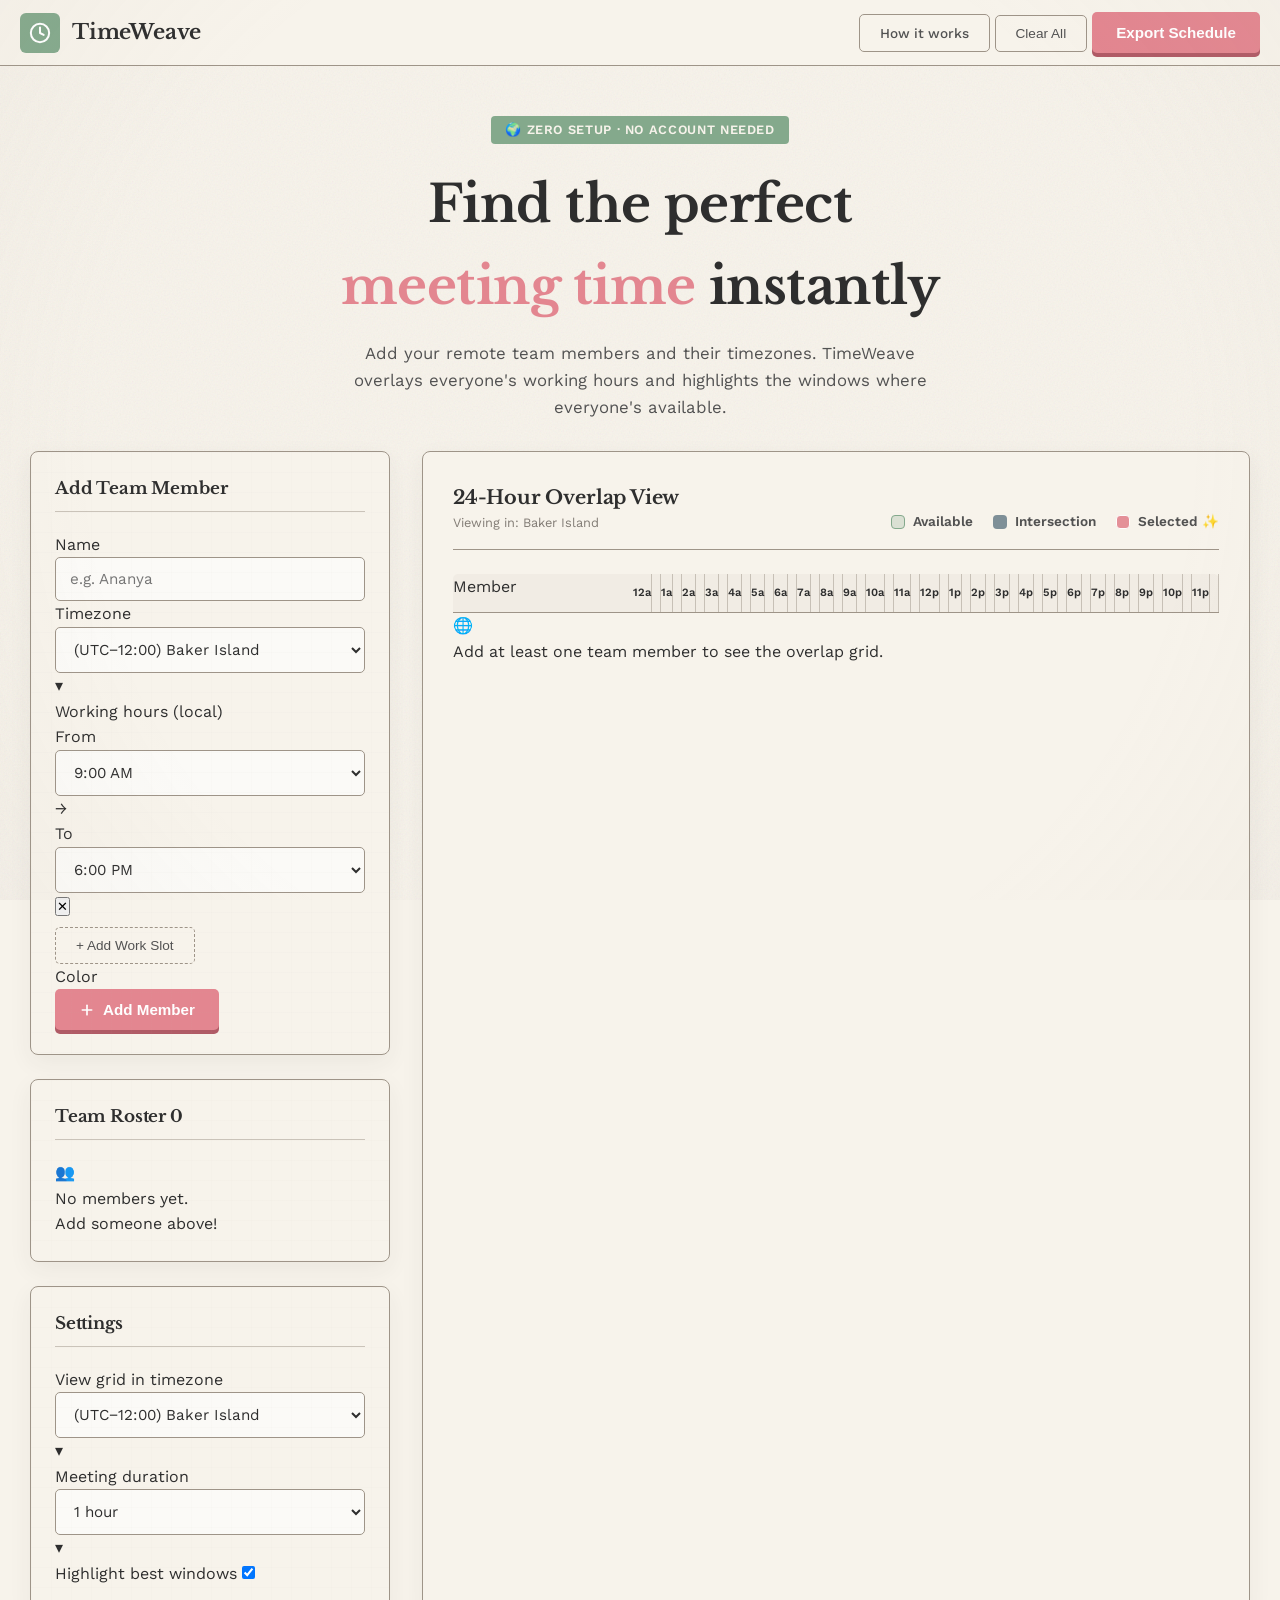
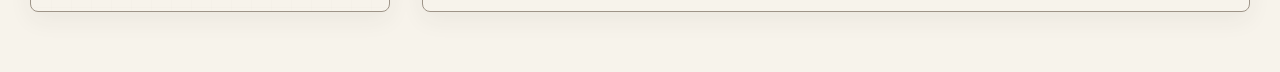
==== index.html @ 40c6f3c1 "Initial commit - TimeWeave Vintage Retro Redesign" ====
<!DOCTYPE html>
<html lang="en">
<head>
  <meta charset="UTF-8" />
  <meta name="viewport" content="width=device-width, initial-scale=1.0" />
  <title>TimeWeave — Remote Team Meeting Planner</title>
  <meta name="description" content="Visually find the best meeting time for your remote team across any timezone — no sign-up, no API keys." />
  <link rel="preconnect" href="https://fonts.googleapis.com" />
  <link rel="preconnect" href="https://fonts.gstatic.com" crossorigin />
  <link href="https://fonts.googleapis.com/css2?family=Libre+Baskerville:wght@400;700&family=Work+Sans:wght@300;400;500;600;700&display=swap" rel="stylesheet" />
  <link rel="stylesheet" href="style.css" />
</head>
<body class="paper-texture">
  <!-- ── VINTAGE OVERLAY ── -->
  <div class="vintage-overlay"></div>

  <!-- ── NAVBAR ── -->
  <nav class="navbar" id="navbar">
    <div class="nav-inner">
      <div class="brand">
        <div class="brand-icon">
          <svg width="22" height="22" viewBox="0 0 24 24" fill="none" stroke="currentColor" stroke-width="2.2" stroke-linecap="round" stroke-linejoin="round">
            <circle cx="12" cy="12" r="10"/>
            <polyline points="12 6 12 12 16 14"/>
          </svg>
        </div>
        <span class="brand-name">TimeWeave</span>
      </div>
      <div class="nav-actions">
        <a href="how.html" class="btn-ghost" style="text-decoration: none;">How it works</a>
        <button class="btn-ghost" id="clearAllBtn" title="Clear all members">Clear All</button>
        <button class="btn-primary" id="exportBtn">Export Schedule</button>
      </div>
    </div>
  </nav>

  <!-- ── HERO ── -->
  <header class="hero">
    <div class="hero-glow"></div>
    <div class="hero-content">
      <div class="hero-badge">🌍 Zero setup · No account needed</div>
      <h1 class="hero-title">Find the perfect<br /><span class="gradient-text">meeting time</span> instantly</h1>
      <p class="hero-sub">Add your remote team members and their timezones. TimeWeave overlays everyone's working hours and highlights the windows where everyone's available.</p>
    </div>
  </header>

  <!-- ── MAIN ── -->
  <main class="main-container">

    <!-- SIDEBAR: add member -->
    <aside class="sidebar">
      <div class="card add-card">
        <div class="card-header">
          <h2 class="card-title">Add Team Member</h2>
        </div>
        <div class="form-group">
          <label class="form-label" for="memberName">Name</label>
          <input class="form-input" id="memberName" type="text" placeholder="e.g. Ananya" maxlength="30" />
        </div>
        <div class="form-group">
          <label class="form-label" for="tzSelect">Timezone</label>
          <div class="select-wrapper">
            <select class="form-input" id="tzSelect"></select>
            <span class="select-arrow">▾</span>
          </div>
        </div>
        <div class="form-group works-hours-group">
          <label class="form-label">Working hours (local)</label>
          <div id="slotsContainer">
            <!-- Slot rows injected here by JS -->
          </div>
          <button class="btn-ghost btn-full" id="addSlotBtn" style="margin-top: 8px; border-style: dashed;">
            + Add Work Slot
          </button>
        </div>
        <div class="form-group">
          <label class="form-label">Color</label>
          <div class="color-picker" id="colorPicker"></div>
        </div>
        <div class="form-actions" style="display: flex; gap: 8px;">
          <button class="btn-primary btn-full" id="addMemberBtn">
            <svg width="16" height="16" viewBox="0 0 24 24" fill="none" stroke="currentColor" stroke-width="2.5" stroke-linecap="round" stroke-linejoin="round"><line x1="12" y1="5" x2="12" y2="19"/><line x1="5" y1="12" x2="19" y2="12"/></svg>
            Add Member
          </button>
          <button class="btn-ghost" id="cancelEditBtn" style="display: none;">Cancel</button>
        </div>
      </div>

      <!-- Member list -->
      <div class="card members-card">
        <div class="card-header">
          <h2 class="card-title">Team Roster <span class="badge" id="memberCount">0</span></h2>
        </div>
        <ul class="members-list" id="membersList">
          <li class="empty-state" id="emptyState">
            <div class="empty-icon">👥</div>
            <span>No members yet.<br/>Add someone above!</span>
          </li>
        </ul>
      </div>

      <!-- settings -->
      <div class="card settings-card">
        <div class="card-header">
          <h2 class="card-title">Settings</h2>
        </div>
        <div class="form-group">
          <label class="form-label" for="viewTz">View grid in timezone</label>
          <div class="select-wrapper">
            <select class="form-input" id="viewTz"></select>
            <span class="select-arrow">▾</span>
          </div>
        </div>
        <div class="form-group">
          <label class="form-label" for="meetingDuration">Meeting duration</label>
          <div class="select-wrapper">
            <select class="form-input" id="meetingDuration">
              <option value="1">30 minutes</option>
              <option value="2" selected>1 hour</option>
              <option value="3">1.5 hours</option>
              <option value="4">2 hours</option>
            </select>
            <span class="select-arrow">▾</span>
          </div>
        </div>
        <div class="toggle-row">
          <label class="form-label" for="highlightBest">Highlight best windows</label>
          <label class="toggle">
            <input type="checkbox" id="highlightBest" checked />
            <span class="toggle-slider"></span>
          </label>
        </div>
      </div>
    </aside>

    <!-- GRID -->
    <section class="grid-section">

      <!-- legend & time header -->
      <div class="grid-topbar">
        <div class="grid-topbar-left">
          <h2 class="section-title">24-Hour Overlap View</h2>
          <p class="section-sub" id="viewTzLabel">Viewing in local time</p>
        </div>
        <div class="legend">
          <div class="legend-item"><span class="legend-dot legend-working"></span>Available</div>
          <div class="legend-item"><span class="legend-dot legend-overlap"></span>Intersection</div>
          <div class="legend-item"><span class="legend-dot legend-best"></span>Selected ✨</div>
        </div>
      </div>

      <!-- time ruler -->
      <div class="time-ruler" id="timeRuler"></div>

      <!-- member rows -->
      <div class="overlap-grid" id="overlapGrid">
        <div class="grid-placeholder" id="gridPlaceholder">
          <div class="placeholder-icon">🌐</div>
          <p>Add at least one team member to see the overlap grid.</p>
        </div>
      </div>

      <!-- summary bar -->
      <div class="summary-bar" id="summaryBar" style="display:none">
        <div class="summary-inner">
          <div class="summary-icon">✨</div>
          <div class="summary-text" id="summaryText"></div>
          <button class="btn-outline" id="cycleBestBtn">Next Window →</button>
        </div>
      </div>

    </section>
  </main>

  <!-- EXPORT MODAL -->
  <div class="modal-overlay" id="exportModal" style="display:none">
    <div class="modal">
      <div class="modal-header">
        <h3>Export Schedule</h3>
        <button class="modal-close" id="modalClose">✕</button>
      </div>
      <div class="modal-body">
        <p class="modal-hint">Copy this summary to paste into Slack, Notion, or email 🚀</p>
        <textarea class="export-textarea" id="exportText" readonly></textarea>
      </div>
      <div class="modal-footer">
        <button class="btn-primary" id="copyExportBtn">Copy to Clipboard</button>
        <button class="btn-ghost" id="modalCloseBtn">Close</button>
      </div>
    </div>
  </div>

  <!-- TOAST -->
  <div class="toast" id="toast"></div>

  <script src="app.js"></script>
</body>
</html>
---- style.css ----
/* ─── TimeWeave — Vintage Retro Professional Redesign ─── */

@import url('https://fonts.googleapis.com/css2?family=Libre+Baskerville:wght@400;700&family=Work+Sans:wght@300;400;500;600;700&display=swap');

*, *::before, *::after { box-sizing: border-box; margin: 0; padding: 0; }

:root {
  /* Vintage Palette */
  --bg-paper:      #F7F3EB;
  --text:          #2E2E2E;
  --text-dim:      #525252;
  --text-muted:    #827C75;
  
  --accent-rose:   #e38690;
  --accent-rose-h: #d16a75;
  --accent-sage:   #84a98c;
  --accent-sage-h: #52796f;
  --accent-blue:   #5F7682; /* New Intersection Color */
  
  --border-faded:  #9e9488;
  --border-light:  rgba(158, 148, 136, 0.5);
  
  --radius:        8px;
  --radius-sm:     5px;
  
  --shadow-soft:   0 4px 12px rgba(0, 0, 0, 0.04), 0 1px 3px rgba(0, 0, 0, 0.02);
  --shadow-card:   0 8px 24px rgba(46, 46, 46, 0.06);
  --transition:    0.2s cubic-bezier(0.4, 0, 0.2, 1);
}

body {
  font-family: 'Work Sans', system-ui, sans-serif;
  background-color: var(--bg-paper);
  color: var(--text);
  line-height: 1.6;
}

/* ── PATTERNS & TEXTURES ── */
body::before {
  content: '';
  position: fixed; inset: 0;
  background-image: url("data:image/svg+xml,%3Csvg viewBox='0 0 200 200' xmlns='http://www.w3.org/2000/svg'%3E%3Cfilter id='noiseFilter'%3E%3CfeTurbulence type='fractalNoise' baseFrequency='0.65' numOctaves='3' stitchTiles='stitch'/%3E%3C/filter%3E%3Crect width='100%25' height='100%25' filter='url(%23noiseFilter)'/%3E%3C/svg%3E");
  background-size: 200px;
  opacity: 0.08;
  pointer-events: none;
  z-index: -1;
}

.vintage-overlay {
  position: fixed; inset: 0;
  pointer-events: none; z-index: 999;
  background: radial-gradient(circle, transparent 70%, rgba(183, 175, 163, 0.05));
}

.gingham-subtle {
  background-image: 
    repeating-linear-gradient(rgba(183, 175, 163, 0.04) 0 1.5px, transparent 1.5px 30px),
    repeating-linear-gradient(90deg, rgba(183, 175, 163, 0.04) 0 1.5px, transparent 1.5px 30px);
}

/* ── TYPOGRAPHY ── */
h1, h2, h3, .brand-name {
  font-family: 'Libre Baskerville', serif;
  font-weight: 700;
  letter-spacing: -0.01em;
}

/* ── NAVBAR ── */
.navbar {
  background: rgba(247, 243, 235, 0.95);
  border-bottom: 1.5px solid var(--border-faded);
  padding: 12px 20px;
  position: sticky; top: 0; z-index: 100;
  backdrop-filter: blur(8px);
}
.nav-inner {
  max-width: 1400px; margin: 0 auto;
  display: flex; align-items: center; justify-content: space-between;
}
.brand { display: flex; align-items: center; gap: 12px; }
.brand-icon {
  width: 40px; height: 40px; border-radius: 6px;
  background: var(--accent-sage);
  display: flex; align-items: center; justify-content: center;
  color: #fff;
}
.brand-name { font-size: 1.3rem; color: var(--text); }

/* ── HERO ── */
.hero { padding: 50px 20px 30px; text-align: center; }
.hero-badge {
  display: inline-block;
  background: var(--accent-sage);
  color: var(--bg-paper); border-radius: 4px;
  padding: 4px 14px; font-size: 0.8rem; font-weight: 600;
  margin-bottom: 20px; text-transform: uppercase;
  letter-spacing: 0.05em;
}
.hero-title {
  font-size: clamp(2rem, 5vw, 3.2rem);
  margin-bottom: 12px;
}
.gradient-text { color: var(--accent-rose); }
.hero-sub { color: var(--text-dim); max-width: 620px; margin: 0 auto; font-size: 1.05rem; font-weight: 400; }

/* ── LAYOUT ── */
.main-container {
  max-width: 1400px; margin: 0 auto;
  display: grid; grid-template-columns: 360px 1fr;
  gap: 32px; padding: 0 30px 60px;
}

/* ── CARDS ── */
.card {
  background: var(--bg-paper);
  border: 1px solid var(--border-faded);
  border-radius: var(--radius);
  padding: 24px;
  box-shadow: var(--shadow-card);
  position: relative;
  overflow: hidden;
}
.card::before {
  content: ''; position: absolute; inset: 0;
  background-image: 
    repeating-linear-gradient(rgba(183, 175, 163, 0.03) 0 1px, transparent 1px 20px),
    repeating-linear-gradient(90deg, rgba(183, 175, 163, 0.03) 0 1px, transparent 1px 20px);
  pointer-events: none;
}
.card + .card { margin-top: 24px; }
.card-title { font-size: 1.05rem; font-weight: 700; color: var(--text); margin-bottom: 20px; padding-bottom: 8px; border-bottom: 1px solid var(--border-light); }

/* ── FORM ── */
.form-input {
  width: 100%; 
  background: rgba(255, 255, 255, 0.6);
  border: 1px solid var(--border-faded);
  border-radius: var(--radius-sm);
  padding: 12px 14px; font-size: 0.95rem; font-family: inherit;
  color: var(--text); transition: var(--transition);
}
.form-input:focus {
  border-color: var(--accent-sage);
  outline: none; background: #fff;
  box-shadow: 0 0 0 4px rgba(163, 177, 138, 0.15);
}

/* ── BUTTONS ── */
.btn-primary {
  background: var(--accent-rose); color: #fff;
  border: none; border-radius: var(--radius-sm);
  padding: 12px 24px; font-size: 0.95rem; font-weight: 700;
  cursor: pointer; transition: var(--transition);
  display: inline-flex; align-items: center; gap: 8px;
  box-shadow: 0 4px 0px #b05a65;
}
.btn-primary:hover { background: var(--accent-rose-h); transform: translateY(2px); box-shadow: none; }

.btn-ghost {
  background: transparent; border: 1px solid var(--border-faded);
  border-radius: var(--radius-sm); color: var(--text-dim);
  padding: 10px 20px; font-size: 0.85rem; font-weight: 500;
  cursor: pointer; transition: var(--transition);
}
.btn-ghost:hover { background: var(--border-light); color: var(--text); }

.btn-outline {
  background: transparent; border: 1.5px solid var(--accent-sage);
  border-radius: var(--radius-sm); color: var(--accent-sage);
  padding: 10px 20px; font-size: 0.85rem; font-weight: 700;
  cursor: pointer; transition: var(--transition);
}
.btn-outline:hover { background: var(--accent-sage); color: var(--bg-paper); }

/* ── MEMBER LIST ── */
.members-list { list-style: none; display: flex; flex-direction: column; gap: 10px; }
.member-item {
  background: rgba(255, 255, 255, 0.4);
  border: 1px solid var(--border-faded);
  border-radius: var(--radius-sm);
  padding: 12px 16px; display: flex; align-items: center; gap: 12px;
  transition: var(--transition);
}
.member-item:hover { background: #fff; border-color: var(--accent-sage); }
.member-item.editing { border-color: var(--accent-rose); background: #fff; }

.member-dot { width: 14px; height: 14px; border-radius: 4px; box-shadow: inset 0 0 0 1px rgba(0,0,0,0.1); }
.member-name { font-weight: 600; font-size: 0.95rem; }
.member-tz { font-size: 0.75rem; color: var(--text-muted); }
.member-time { font-family: 'Work Sans'; font-weight: 700; color: var(--accent-sage); margin-left: auto; }

/* ── GRID SECTION ── */
.grid-section { background: var(--bg-paper); border: 1.5px solid var(--border-faded); border-radius: var(--radius); padding: 30px; box-shadow: var(--shadow-card); position: relative; }

.grid-topbar { display: flex; justify-content: space-between; align-items: flex-end; margin-bottom: 24px; border-bottom: 1.5px solid var(--border-faded); padding-bottom: 16px; }
.section-title { font-size: 1.2rem; }
.section-sub { font-size: 0.8rem; color: var(--text-muted); }

.legend { display: flex; gap: 20px; align-items: center; }
.legend-item { display: flex; align-items: center; gap: 8px; font-size: 0.85rem; font-weight: 600; color: var(--text-dim); }
.legend-dot { width: 14px; height: 14px; border-radius: 4px; }
.legend-working { background: rgba(132, 169, 140, 0.25); border: 1px solid var(--accent-sage); }
.legend-overlap { background: var(--accent-blue); opacity: 0.8; }
.legend-best    { background: var(--accent-rose); opacity: 0.9; border: 1px solid #fff; }

.time-ruler {
  display: grid; grid-template-columns: 180px repeat(48, 1fr);
  background: rgba(183, 175, 163, 0.1); border-bottom: 1.5px solid var(--border-faded);
  border-radius: var(--radius-sm) var(--radius-sm) 0 0;
}
.ruler-tick { font-weight: 600; font-size: 0.7rem; color: var(--text-muted); padding: 10px 0; border-right: 1px solid var(--border-light); }
.ruler-tick.hour-mark { color: var(--text); }

.overlap-grid { border-radius: 0 0 var(--radius-sm) var(--radius-sm); overflow: hidden; }
.grid-row { display: grid; grid-template-columns: 180px repeat(48, 1fr); border-bottom: 1px solid var(--border-light); }
.row-label { padding: 14px 20px; border-right: 1.5px solid var(--border-faded); }
.row-name { font-weight: 600; font-size: 0.85rem; color: var(--text); }
.row-local { font-size: 0.7rem; color: var(--text-muted); }

.grid-cell { height: 48px; transition: var(--transition); border-right: 1px solid var(--border-light); }
.grid-cell.working { background: rgba(132, 169, 140, 0.2); border-right-color: rgba(0,0,0,0.03); }
.grid-cell.overlap { background: var(--accent-blue); opacity: 0.5; }
.grid-cell.best { 
  background: var(--accent-rose); 
  opacity: 0.85; 
  border-radius: 6px; 
  border: 1.5px solid #fff; 
  transform: scale(0.92);
  box-shadow: 0 4px 10px rgba(0,0,0,0.1);
  z-index: 2;
}

/* ── SUMMARY ── */
.summary-bar {
  margin-top: 40px; background: rgba(163, 177, 138, 0.08);
  border: 1.5px solid var(--border-faded); border-radius: var(--radius);
  padding: 24px 30px; text-align: left;
}
.summary-text { font-family: 'Libre Baskerville', serif; font-size: 1rem; color: var(--text-dim); }
.summary-text strong { color: var(--text); border-bottom: 1px dotted var(--accent-rose); }

/* ── MODAL ── */
.modal {
  background: var(--bg-paper); border: 2px solid var(--border-faded); border-radius: var(--radius);
  box-shadow: 0 20px 50px rgba(0,0,0,0.1);
}
.export-textarea { background: rgba(255,255,255,0.4); border: 1.5px solid var(--border-faded); font-family: monospace; font-size: 0.85rem; }

/* ── TOAST ── */
.toast { background: var(--text); color: var(--bg-paper); border-radius: 4px; box-shadow: 0 4px 12px rgba(0,0,0,0.2); }

/* ── Responsive ── */
@media (max-width: 1000px) {
  .main-container { grid-template-columns: 1fr; }
}
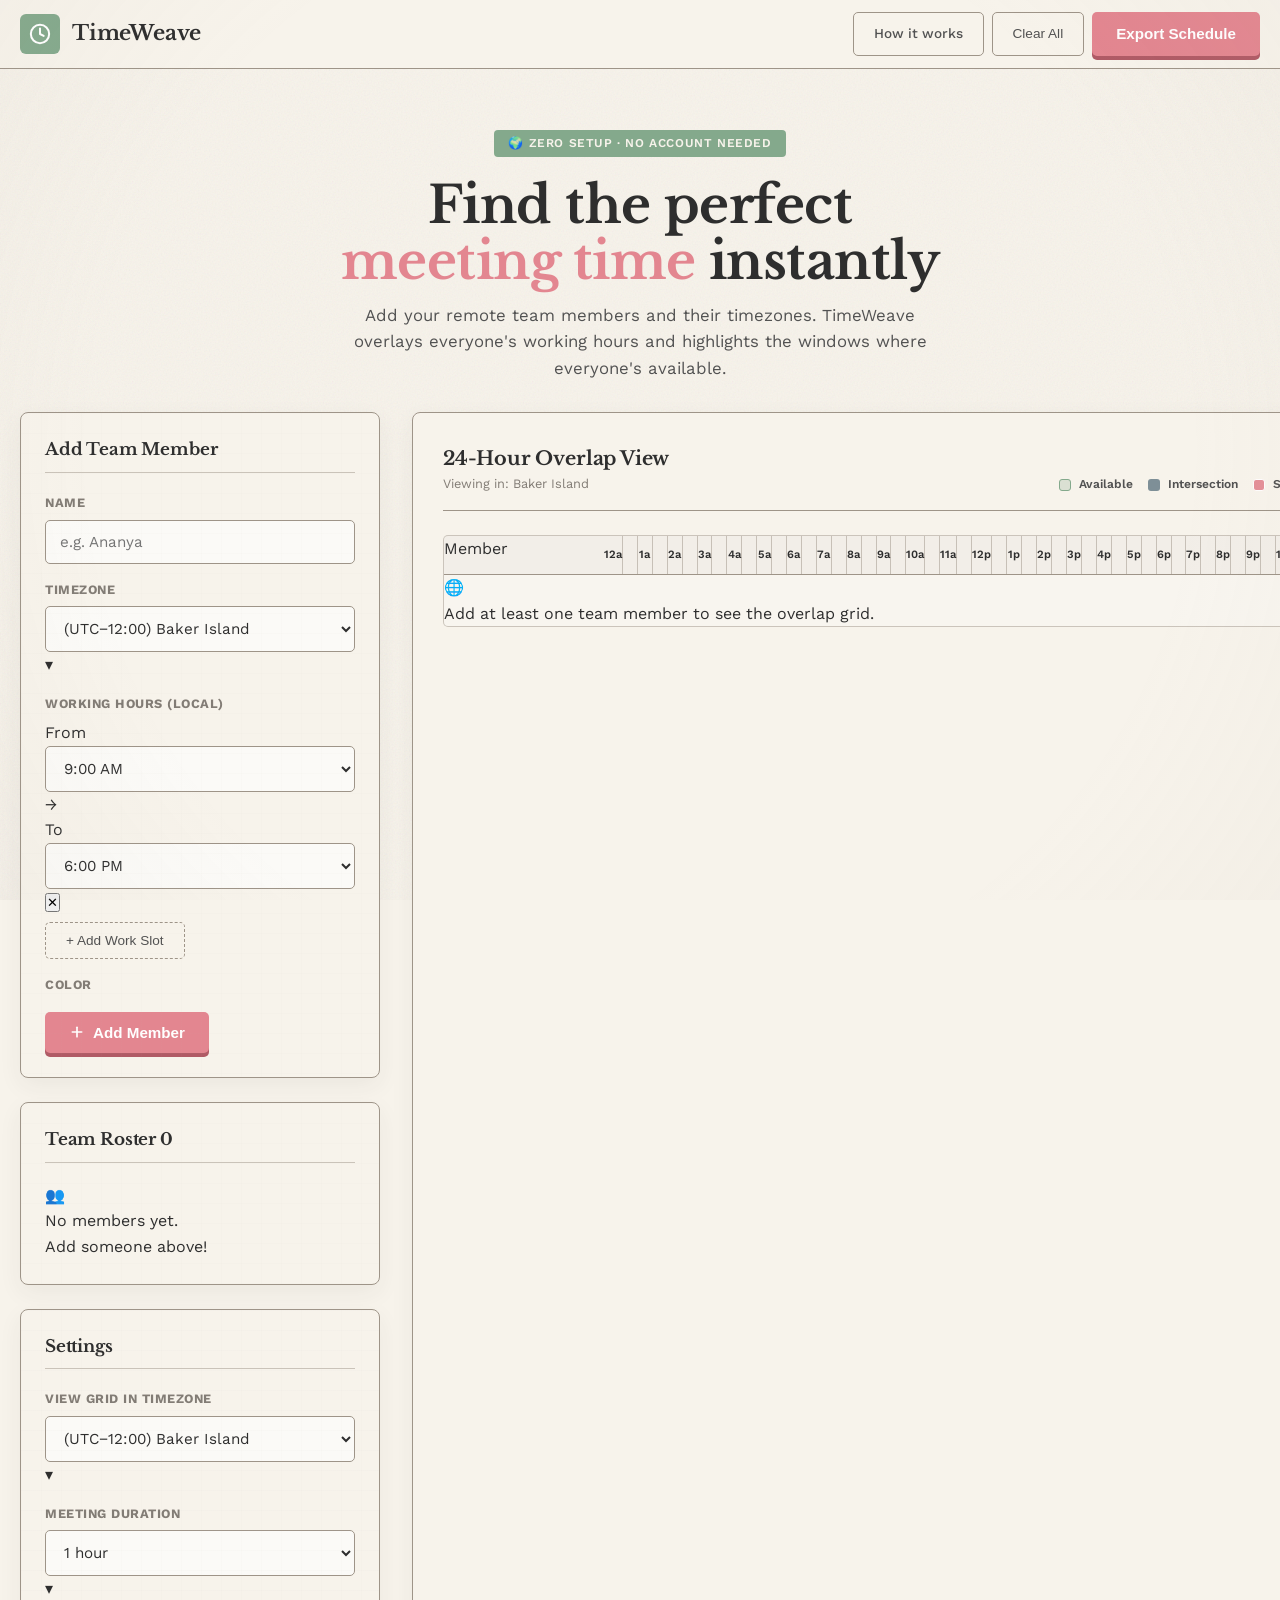
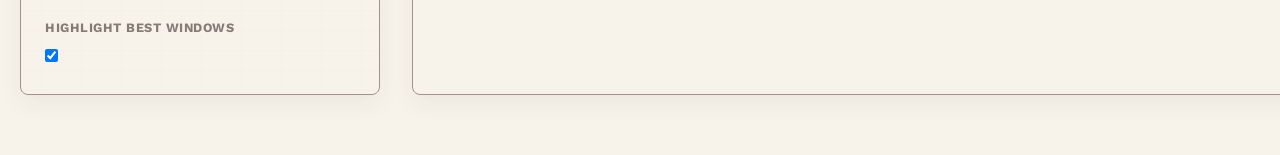
==== commit e01c887a: "Enhancement: Mobile-responsive layout with sticky grid labels" ====
--- a/index.html
+++ b/index.html
@@ -149,14 +149,16 @@
         </div>
       </div>
 
-      <!-- time ruler -->
-      <div class="time-ruler" id="timeRuler"></div>
-
-      <!-- member rows -->
-      <div class="overlap-grid" id="overlapGrid">
-        <div class="grid-placeholder" id="gridPlaceholder">
-          <div class="placeholder-icon">🌐</div>
-          <p>Add at least one team member to see the overlap grid.</p>
+      <div class="grid-scroll-area">
+        <!-- time ruler -->
+        <div class="time-ruler" id="timeRuler"></div>
+
+        <!-- member rows -->
+        <div class="overlap-grid" id="overlapGrid">
+          <div class="grid-placeholder" id="gridPlaceholder">
+            <div class="placeholder-icon">🌐</div>
+            <p>Add at least one team member to see the overlap grid.</p>
+          </div>
         </div>
       </div>
 
--- a/style.css
+++ b/style.css
@@ -15,7 +15,7 @@
   --accent-rose-h: #d16a75;
   --accent-sage:   #84a98c;
   --accent-sage-h: #52796f;
-  --accent-blue:   #5F7682; /* New Intersection Color */
+  --accent-blue:   #5F7682;
   
   --border-faded:  #9e9488;
   --border-light:  rgba(158, 148, 136, 0.5);
@@ -76,6 +76,7 @@
 .nav-inner {
   max-width: 1400px; margin: 0 auto;
   display: flex; align-items: center; justify-content: space-between;
+  gap: 15px;
 }
 .brand { display: flex; align-items: center; gap: 12px; }
 .brand-icon {
@@ -84,38 +85,41 @@
   display: flex; align-items: center; justify-content: center;
   color: #fff;
 }
-.brand-name { font-size: 1.3rem; color: var(--text); }
+.brand-name { font-size: clamp(1rem, 4vw, 1.3rem); color: var(--text); white-space: nowrap; }
+
+.nav-actions { display: flex; gap: 8px; flex-wrap: wrap; }
 
 /* ── HERO ── */
-.hero { padding: 50px 20px 30px; text-align: center; }
+.hero { padding: clamp(30px, 8vw, 60px) 20px 30px; text-align: center; }
 .hero-badge {
   display: inline-block;
   background: var(--accent-sage);
   color: var(--bg-paper); border-radius: 4px;
-  padding: 4px 14px; font-size: 0.8rem; font-weight: 600;
+  padding: 4px 14px; font-size: 0.75rem; font-weight: 600;
   margin-bottom: 20px; text-transform: uppercase;
   letter-spacing: 0.05em;
 }
 .hero-title {
-  font-size: clamp(2rem, 5vw, 3.2rem);
+  font-size: clamp(1.8rem, 6vw, 3.2rem);
   margin-bottom: 12px;
+  line-height: 1.1;
 }
 .gradient-text { color: var(--accent-rose); }
-.hero-sub { color: var(--text-dim); max-width: 620px; margin: 0 auto; font-size: 1.05rem; font-weight: 400; }
+.hero-sub { color: var(--text-dim); max-width: 620px; margin: 0 auto; font-size: clamp(0.9rem, 3vw, 1.05rem); font-weight: 400; }
 
 /* ── LAYOUT ── */
 .main-container {
   max-width: 1400px; margin: 0 auto;
   display: grid; grid-template-columns: 360px 1fr;
-  gap: 32px; padding: 0 30px 60px;
+  gap: 32px; padding: 0 20px 60px;
 }
 
 /* ── CARDS ── */
 .card {
   background: var(--bg-paper);
-  border: 1px solid var(--border-faded);
+  border: 1.5px solid var(--border-faded);
   border-radius: var(--radius);
-  padding: 24px;
+  padding: clamp(16px, 4vw, 24px);
   box-shadow: var(--shadow-card);
   position: relative;
   overflow: hidden;
@@ -131,6 +135,8 @@
 .card-title { font-size: 1.05rem; font-weight: 700; color: var(--text); margin-bottom: 20px; padding-bottom: 8px; border-bottom: 1px solid var(--border-light); }
 
 /* ── FORM ── */
+.form-group { margin-bottom: 16px; }
+.form-label { display: block; font-size: 0.8rem; font-weight: 700; text-transform: uppercase; letter-spacing: 0.04em; color: var(--text-muted); margin-bottom: 6px; }
 .form-input {
   width: 100%; 
   background: rgba(255, 255, 255, 0.6);
@@ -145,14 +151,18 @@
   box-shadow: 0 0 0 4px rgba(163, 177, 138, 0.15);
 }
 
+.hour-select-group { display: flex; align-items: center; gap: 8px; }
+.hour-select { flex: 1; }
+
 /* ── BUTTONS ── */
 .btn-primary {
   background: var(--accent-rose); color: #fff;
   border: none; border-radius: var(--radius-sm);
   padding: 12px 24px; font-size: 0.95rem; font-weight: 700;
   cursor: pointer; transition: var(--transition);
-  display: inline-flex; align-items: center; gap: 8px;
+  display: inline-flex; align-items: center; justify-content: center; gap: 8px;
   box-shadow: 0 4px 0px #b05a65;
+  white-space: nowrap;
 }
 .btn-primary:hover { background: var(--accent-rose-h); transform: translateY(2px); box-shadow: none; }
 
@@ -184,47 +194,58 @@
 .member-item:hover { background: #fff; border-color: var(--accent-sage); }
 .member-item.editing { border-color: var(--accent-rose); background: #fff; }
 
-.member-dot { width: 14px; height: 14px; border-radius: 4px; box-shadow: inset 0 0 0 1px rgba(0,0,0,0.1); }
-.member-name { font-weight: 600; font-size: 0.95rem; }
-.member-tz { font-size: 0.75rem; color: var(--text-muted); }
-.member-time { font-family: 'Work Sans'; font-weight: 700; color: var(--accent-sage); margin-left: auto; }
+.member-dot { width: 14px; height: 14px; border-radius: 4px; flex-shrink: 0; box-shadow: inset 0 0 0 1px rgba(0,0,0,0.1); }
+.member-info { flex: 1; min-width: 0; }
+.member-name { font-weight: 600; font-size: 0.95rem; overflow: hidden; text-overflow: ellipsis; white-space: nowrap; }
+.member-tz { font-size: 0.7rem; color: var(--text-muted); }
+.member-time { font-family: 'Work Sans'; font-weight: 700; color: var(--accent-sage); font-size: 0.85rem; }
 
 /* ── GRID SECTION ── */
-.grid-section { background: var(--bg-paper); border: 1.5px solid var(--border-faded); border-radius: var(--radius); padding: 30px; box-shadow: var(--shadow-card); position: relative; }
-
-.grid-topbar { display: flex; justify-content: space-between; align-items: flex-end; margin-bottom: 24px; border-bottom: 1.5px solid var(--border-faded); padding-bottom: 16px; }
-.section-title { font-size: 1.2rem; }
+.grid-section { background: var(--bg-paper); border: 1.5px solid var(--border-faded); border-radius: var(--radius); padding: clamp(16px, 4vw, 30px); box-shadow: var(--shadow-card); position: relative; }
+
+.grid-topbar { 
+  display: flex; justify-content: space-between; align-items: flex-end; 
+  margin-bottom: 24px; border-bottom: 1.5px solid var(--border-faded); padding-bottom: 16px;
+  gap: 20px; flex-wrap: wrap;
+}
+.section-title { font-size: clamp(1.1rem, 3vw, 1.2rem); }
 .section-sub { font-size: 0.8rem; color: var(--text-muted); }
 
-.legend { display: flex; gap: 20px; align-items: center; }
-.legend-item { display: flex; align-items: center; gap: 8px; font-size: 0.85rem; font-weight: 600; color: var(--text-dim); }
-.legend-dot { width: 14px; height: 14px; border-radius: 4px; }
+.legend { display: flex; gap: 15px; align-items: center; flex-wrap: wrap; }
+.legend-item { display: flex; align-items: center; gap: 8px; font-size: 0.75rem; font-weight: 600; color: var(--text-dim); }
+.legend-dot { width: 12px; height: 12px; border-radius: 3px; }
 .legend-working { background: rgba(132, 169, 140, 0.25); border: 1px solid var(--accent-sage); }
 .legend-overlap { background: var(--accent-blue); opacity: 0.8; }
 .legend-best    { background: var(--accent-rose); opacity: 0.9; border: 1px solid #fff; }
 
-.time-ruler {
-  display: grid; grid-template-columns: 180px repeat(48, 1fr);
-  background: rgba(183, 175, 163, 0.1); border-bottom: 1.5px solid var(--border-faded);
-  border-radius: var(--radius-sm) var(--radius-sm) 0 0;
-}
-.ruler-tick { font-weight: 600; font-size: 0.7rem; color: var(--text-muted); padding: 10px 0; border-right: 1px solid var(--border-light); }
+/* Mobile Grid Support */
+.grid-scroll-area { 
+  width: 100%;
+  overflow-x: auto; 
+  border: 1px solid var(--border-light); 
+  border-radius: var(--radius-sm);
+  background: rgba(255,255,255,0.2);
+}
+.time-ruler, .grid-row { min-width: 900px; display: grid; grid-template-columns: 160px repeat(48, 1fr); }
+
+.time-ruler { background: rgba(183, 175, 163, 0.1); border-bottom: 1.5px solid var(--border-faded); }
+.ruler-tick { font-weight: 600; font-size: 0.7rem; color: var(--text-muted); padding: 10px 0; border-right: 1px solid var(--border-light); text-align: center; }
 .ruler-tick.hour-mark { color: var(--text); }
 
-.overlap-grid { border-radius: 0 0 var(--radius-sm) var(--radius-sm); overflow: hidden; }
-.grid-row { display: grid; grid-template-columns: 180px repeat(48, 1fr); border-bottom: 1px solid var(--border-light); }
-.row-label { padding: 14px 20px; border-right: 1.5px solid var(--border-faded); }
-.row-name { font-weight: 600; font-size: 0.85rem; color: var(--text); }
-.row-local { font-size: 0.7rem; color: var(--text-muted); }
-
-.grid-cell { height: 48px; transition: var(--transition); border-right: 1px solid var(--border-light); }
+.overlap-grid { border-radius: 0 0 var(--radius-sm) var(--radius-sm); }
+.grid-row { border-bottom: 1px solid var(--border-light); }
+.row-label { padding: 10px 15px; border-right: 1.5px solid var(--border-faded); position: sticky; left: 0; background: var(--bg-paper); z-index: 5; }
+.row-name { font-weight: 600; font-size: 0.85rem; color: var(--text); white-space: nowrap; overflow: hidden; text-overflow: ellipsis; }
+.row-local { font-size: 0.65rem; color: var(--text-muted); }
+
+.grid-cell { height: 42px; transition: var(--transition); border-right: 1px solid var(--border-light); }
 .grid-cell.working { background: rgba(132, 169, 140, 0.2); border-right-color: rgba(0,0,0,0.03); }
 .grid-cell.overlap { background: var(--accent-blue); opacity: 0.5; }
 .grid-cell.best { 
   background: var(--accent-rose); 
   opacity: 0.85; 
-  border-radius: 6px; 
-  border: 1.5px solid #fff; 
+  border-radius: 4px; 
+  border: 1px solid #fff; 
   transform: scale(0.92);
   box-shadow: 0 4px 10px rgba(0,0,0,0.1);
   z-index: 2;
@@ -232,24 +253,35 @@
 
 /* ── SUMMARY ── */
 .summary-bar {
-  margin-top: 40px; background: rgba(163, 177, 138, 0.08);
+  margin-top: 30px; background: rgba(163, 177, 138, 0.08);
   border: 1.5px solid var(--border-faded); border-radius: var(--radius);
-  padding: 24px 30px; text-align: left;
-}
-.summary-text { font-family: 'Libre Baskerville', serif; font-size: 1rem; color: var(--text-dim); }
+  padding: 20px; text-align: left;
+}
+.summary-text { font-family: 'Libre Baskerville', serif; font-size: 0.95rem; color: var(--text-dim); }
 .summary-text strong { color: var(--text); border-bottom: 1px dotted var(--accent-rose); }
 
 /* ── MODAL ── */
 .modal {
   background: var(--bg-paper); border: 2px solid var(--border-faded); border-radius: var(--radius);
-  box-shadow: 0 20px 50px rgba(0,0,0,0.1);
-}
-.export-textarea { background: rgba(255,255,255,0.4); border: 1.5px solid var(--border-faded); font-family: monospace; font-size: 0.85rem; }
-
-/* ── TOAST ── */
-.toast { background: var(--text); color: var(--bg-paper); border-radius: 4px; box-shadow: 0 4px 12px rgba(0,0,0,0.2); }
-
-/* ── Responsive ── */
+  padding: 20px; width: 90%; max-width: 600px;
+}
+
+/* ── RESPONSIVE OVERRIDES ── */
 @media (max-width: 1000px) {
   .main-container { grid-template-columns: 1fr; }
 }
+
+@media (max-width: 600px) {
+  .navbar { padding: 10px 12px; }
+  .nav-inner { gap: 10px; }
+  .brand-icon { width: 32px; height: 32px; }
+  .btn-primary.nav-btn { font-size: 0.75rem; padding: 8px 12px; }
+  
+  .hero { padding-top: 30px; }
+  .main-container { padding: 0 12px 40px; }
+  .grid-section { padding: 16px; }
+  
+  .time-ruler, .grid-row { min-width: 1000px; }
+  .row-label { width: 140px; }
+  .row-name { font-size: 0.75rem; }
+}
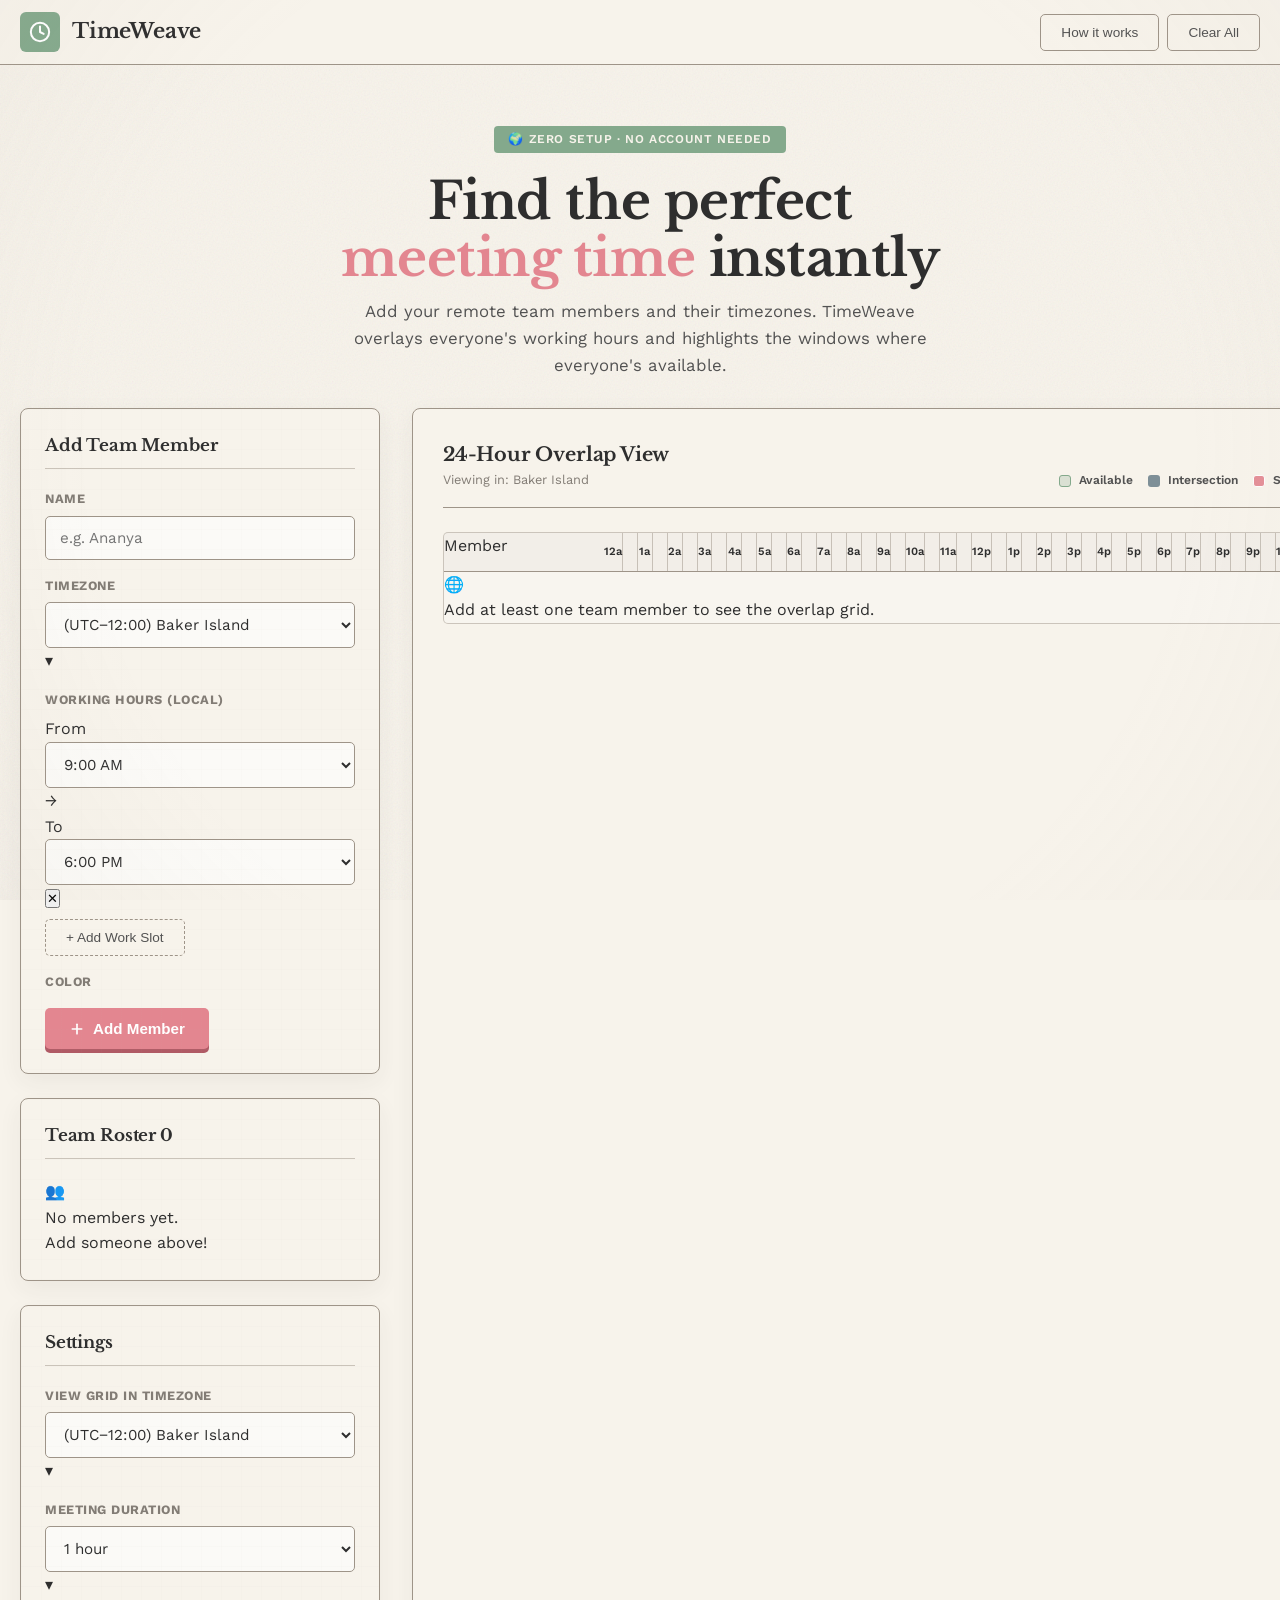
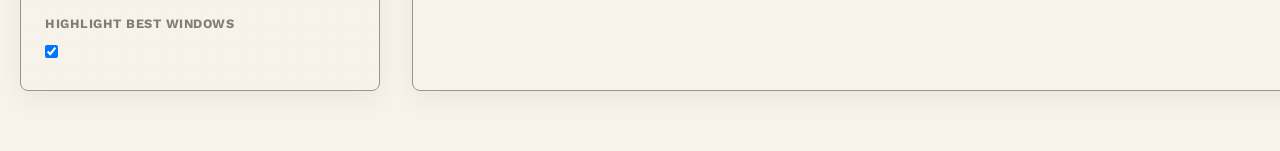
==== commit 4e1bd891: "Cleanup: Removed Export Schedule feature and updated How-to guide to match Vintage aesthetic" ====
--- a/index.html
+++ b/index.html
@@ -26,11 +26,10 @@
         </div>
         <span class="brand-name">TimeWeave</span>
       </div>
-      <div class="nav-actions">
-        <a href="how.html" class="btn-ghost" style="text-decoration: none;">How it works</a>
-        <button class="btn-ghost" id="clearAllBtn" title="Clear all members">Clear All</button>
-        <button class="btn-primary" id="exportBtn">Export Schedule</button>
-      </div>
+        <div class="nav-actions">
+          <button class="btn-ghost" onclick="location.href='how.html'">How it works</button>
+          <button class="btn-ghost" id="clearAllBtn">Clear All</button>
+        </div>
     </div>
   </nav>
 
